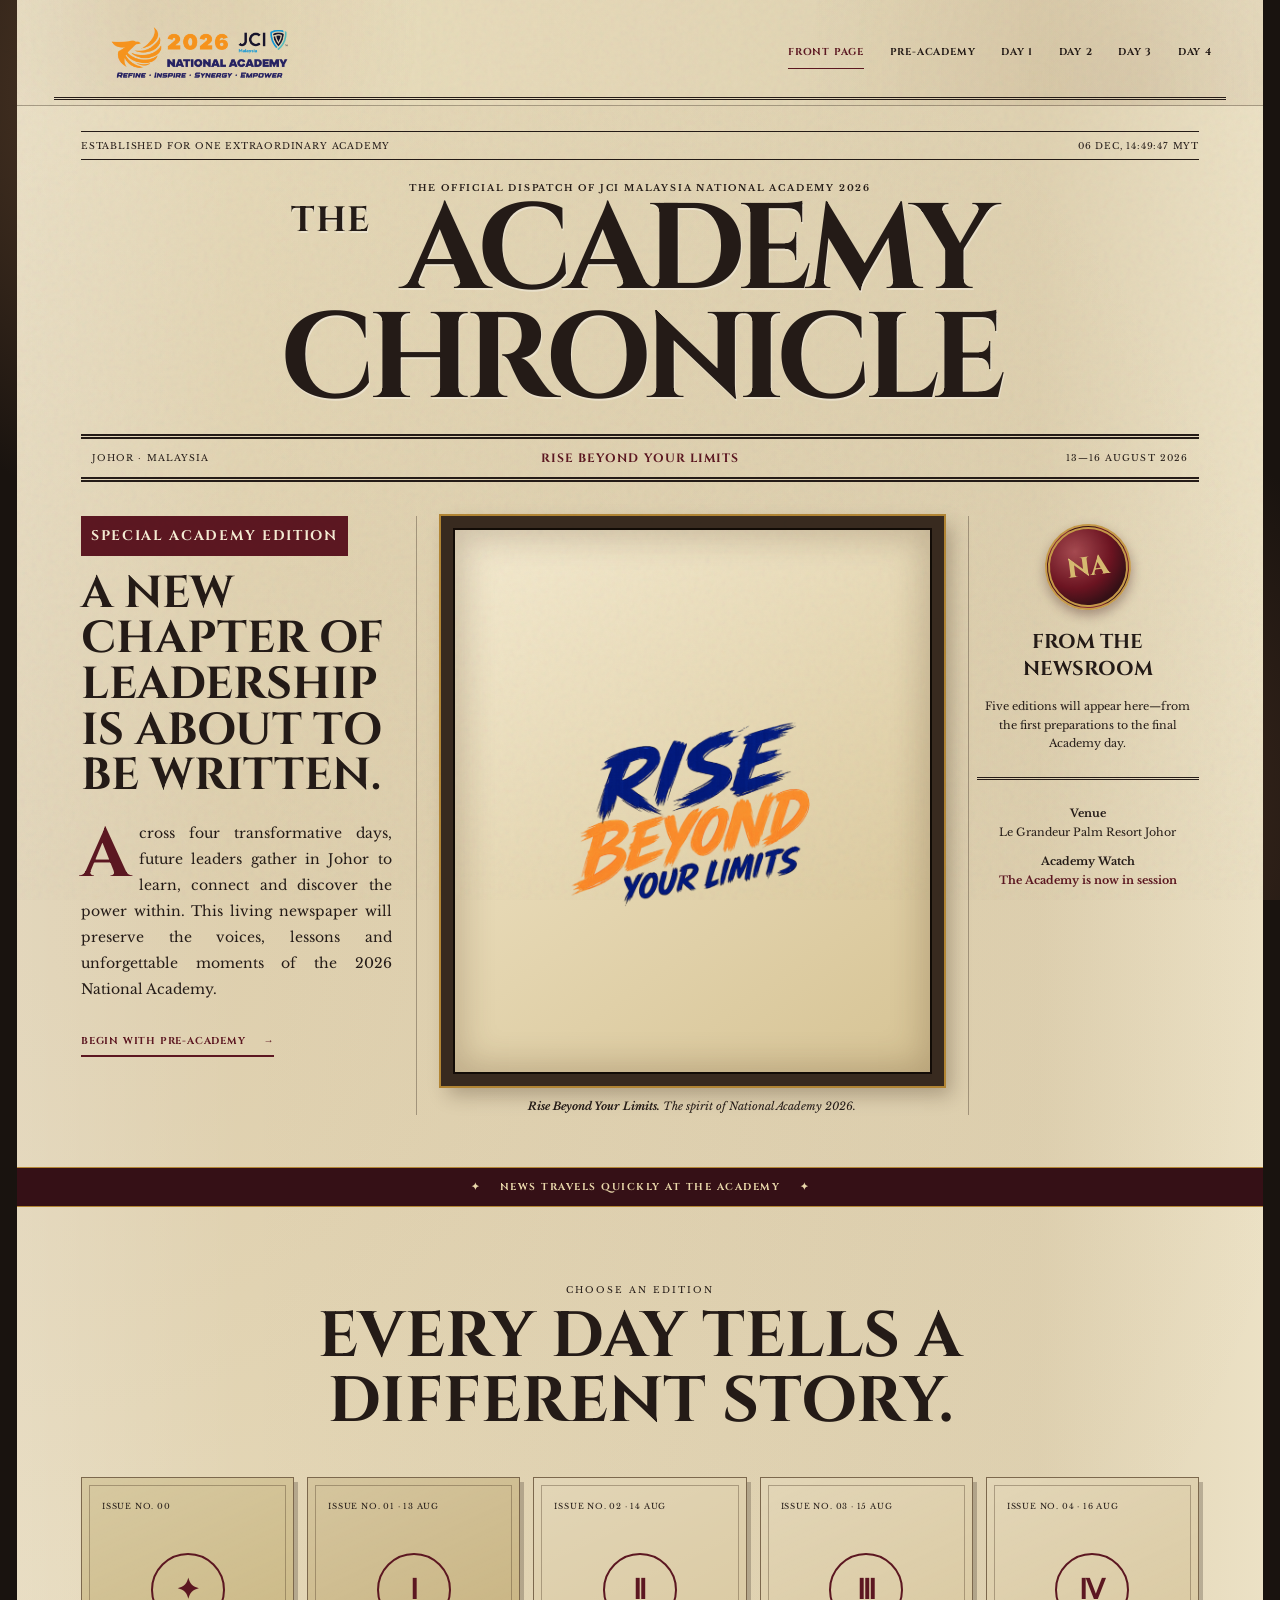
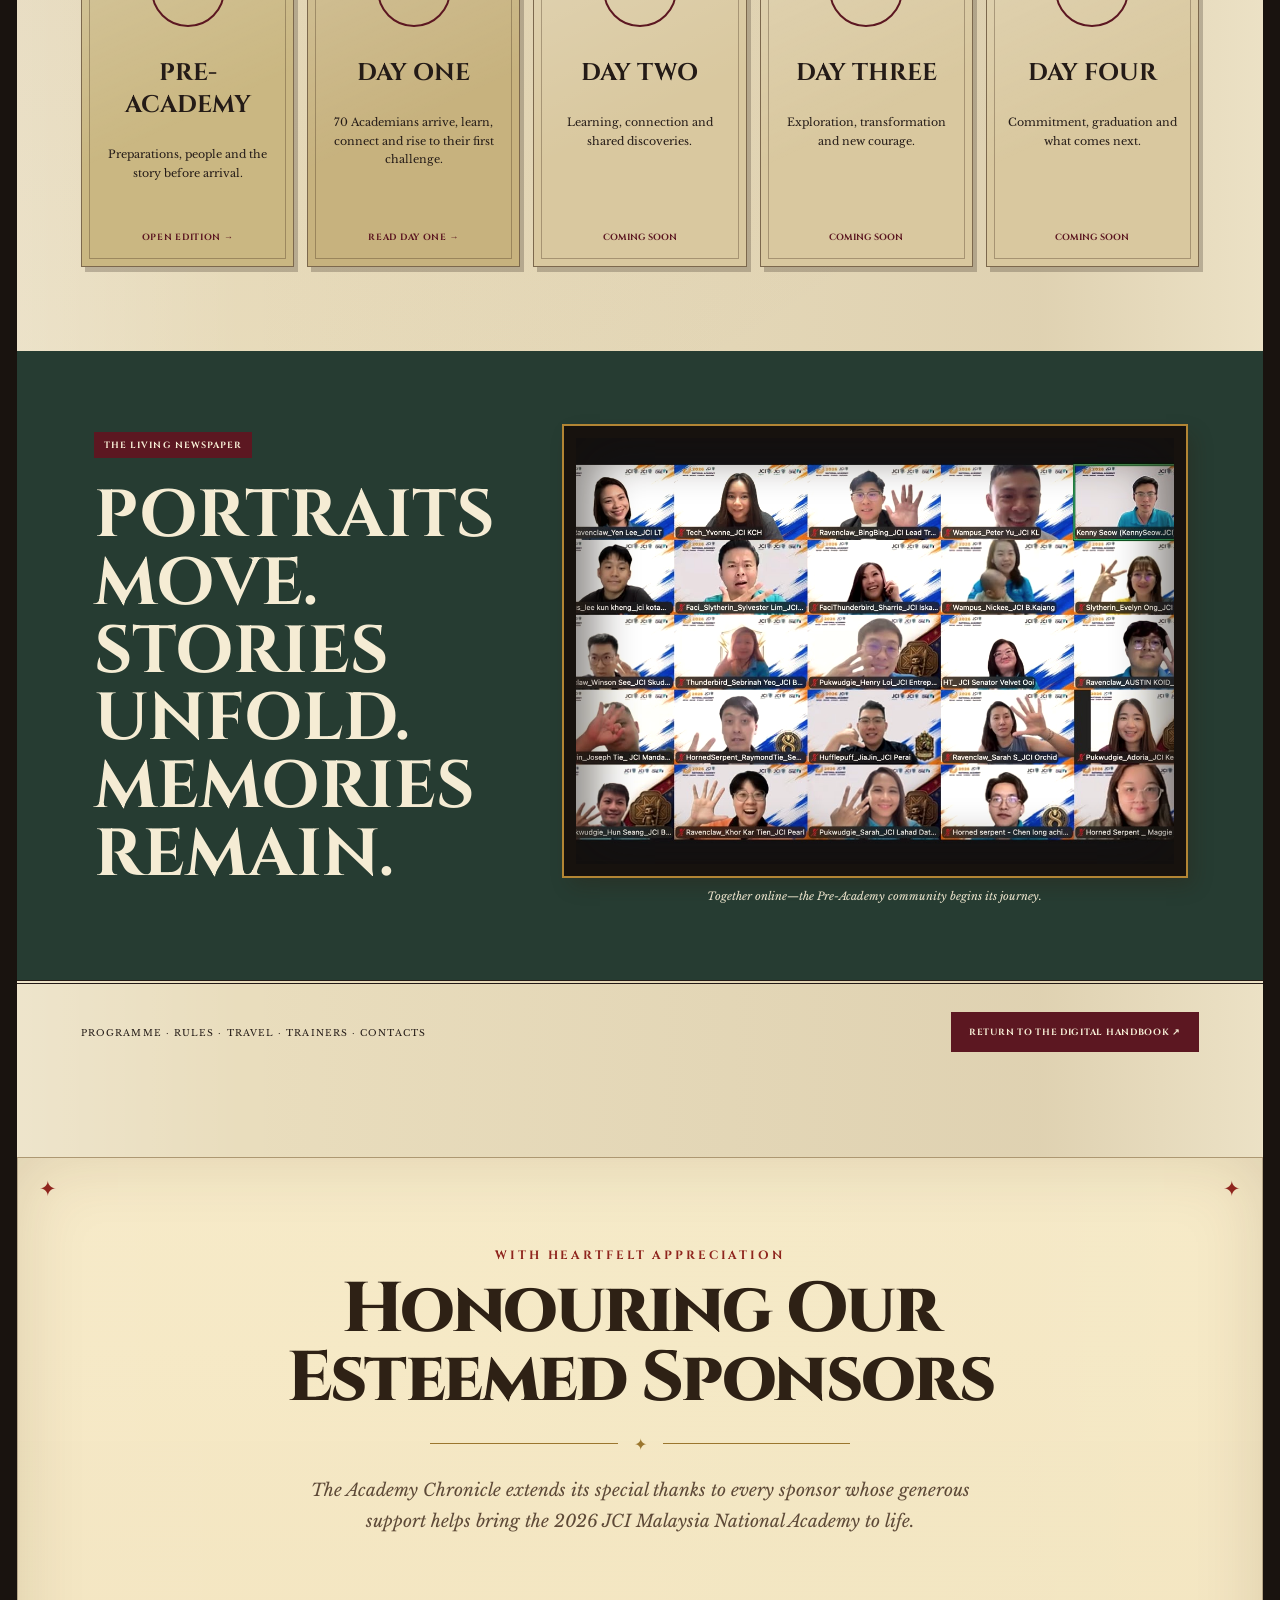
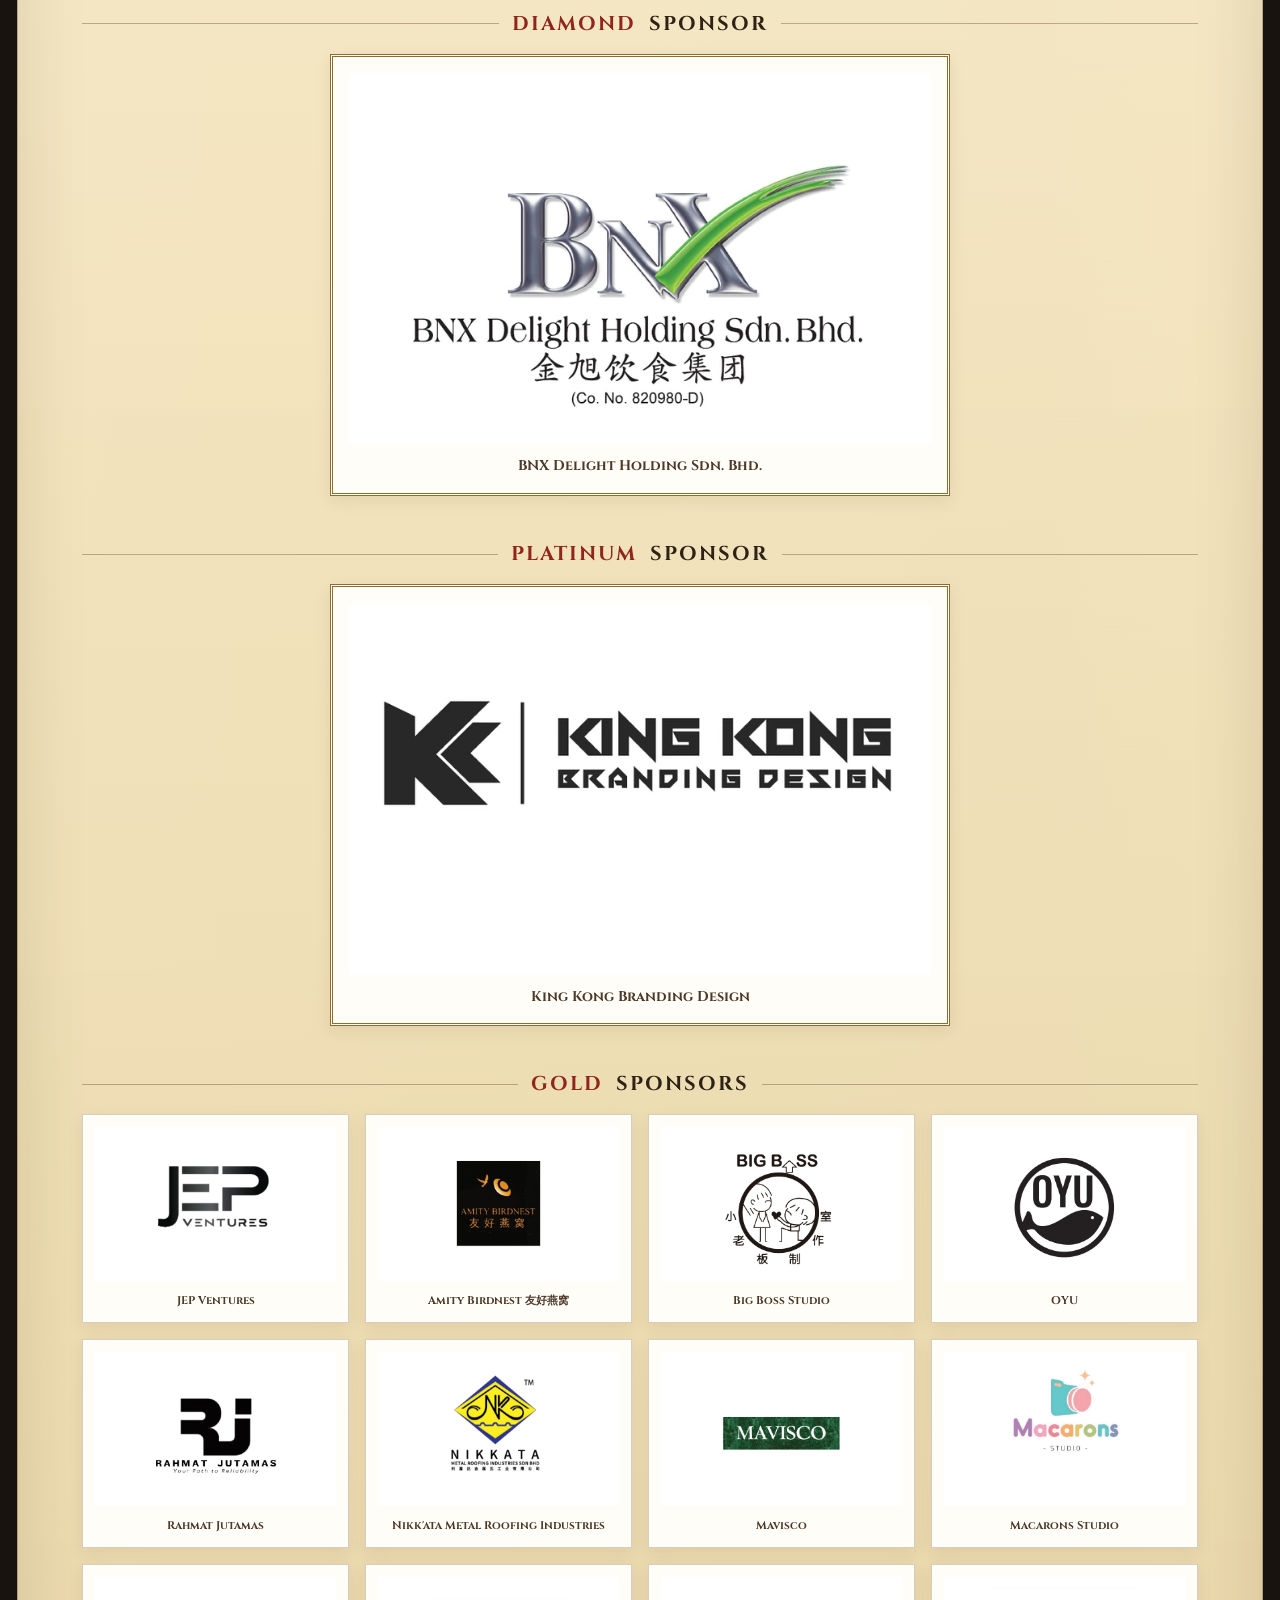
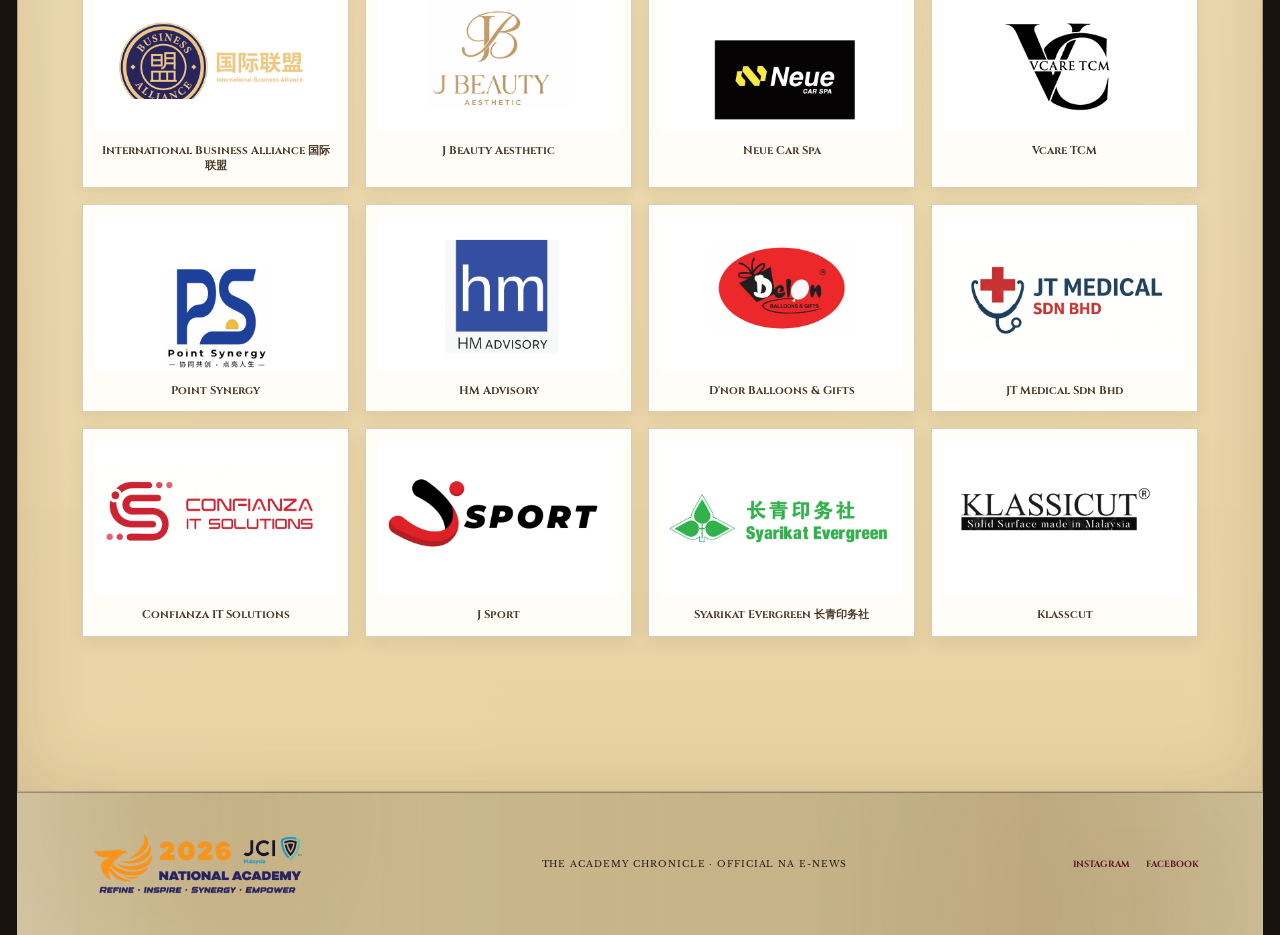
==== index.html @ 83964d66 "Update National Academy website" ====
<!doctype html>
<html lang="en">
<head>
  <meta charset="utf-8">
  <meta name="viewport" content="width=device-width, initial-scale=1">
  <meta name="description" content="The enchanted newsroom of the 2026 JCI Malaysia National Academy.">
  <title>The Academy Chronicle | NA E-News 2026</title>
  <link rel="preconnect" href="https://fonts.googleapis.com">
  <link rel="preconnect" href="https://fonts.gstatic.com" crossorigin>
  <link href="https://fonts.googleapis.com/css2?family=Cinzel:wght@500;600;700;800;900&amp;family=Libre+Baskerville:ital,wght@0,400;0,700;1,400&amp;display=swap" rel="stylesheet">
  <link rel="stylesheet" href="styles.css?v=2">
  <link rel="stylesheet" href="day-1.css?v=1">
  <link rel="stylesheet" href="sponsors.css?v=1">
</head>
<body class="home-page">
  <div class="grain" aria-hidden="true"></div>
  <header class="paper-header">
    <a class="academy-brand" href="index.html"><img src="assets/na2026-lockup.png" alt="JCI Malaysia National Academy 2026"></a>
    <button class="menu-toggle" type="button" aria-expanded="false" aria-controls="siteNav">Editions</button>
    <nav id="siteNav" aria-label="E-News editions">
      <a class="active" href="index.html">Front Page</a>
      <a href="pre-academy.html">Pre-Academy</a>
      <a href="day-1.html">Day 1</a>
      <a href="day-2.html">Day 2</a>
      <a href="day-3.html">Day 3</a>
      <a href="day-4.html">Day 4</a>
    </nav>
  </header>

  <main>
    <section class="masthead" aria-labelledby="chronicle-title">
      <div class="masthead-rule"><span>Established for one extraordinary Academy</span><time id="liveClock">Malaysia Time</time></div>
      <p class="edition-kicker">The Official Dispatch of JCI Malaysia National Academy 2026</p>
      <h1 id="chronicle-title"><span>The</span> Academy Chronicle</h1>
      <div class="masthead-meta"><span>Johor · Malaysia</span><b>Rise Beyond Your Limits</b><span>13—16 August 2026</span></div>
    </section>

    <section class="front-story">
      <article class="front-copy">
        <p class="story-label">Special Academy Edition</p>
        <h2>A new chapter of leadership is about to be written.</h2>
        <p class="dropcap">Across four transformative days, future leaders gather in Johor to learn, connect and discover the power within. This living newspaper will preserve the voices, lessons and unforgettable moments of the 2026 National Academy.</p>
        <a class="ink-link" href="pre-academy.html">Begin with Pre-Academy <span>→</span></a>
      </article>
      <figure class="moving-portrait hero-portrait logo-portrait">
        <div class="portrait-window"><img src="assets/rise-beyond-logo.png" alt="Rise Beyond Your Limits"></div>
        <figcaption><b>Rise Beyond Your Limits.</b> The spirit of National Academy 2026.</figcaption>
      </figure>
      <aside class="front-aside">
        <span class="wax-seal" aria-hidden="true">NA</span>
        <h3>From the Newsroom</h3>
        <p>Five editions will appear here—from the first preparations to the final Academy day.</p>
        <hr>
        <p><b>Venue</b><br>Le Grandeur Palm Resort Johor</p>
        <p><b>Academy Watch</b><br><span class="countdown" data-countdown="2026-08-13T11:00:00+08:00">Preparing the hourglass…</span></p>
      </aside>
    </section>

    <div class="flying-note" aria-hidden="true"><span>✦</span> News travels quickly at the Academy <span>✦</span></div>

    <section class="edition-shelf" aria-labelledby="edition-title">
      <div class="section-banner"><p>Choose an edition</p><h2 id="edition-title">Every day tells a different story.</h2></div>
      <div class="edition-grid">
        <a class="edition-card pre" href="pre-academy.html"><small>Issue No. 00</small><span class="card-symbol">✦</span><h3>Pre-Academy</h3><p>Preparations, people and the story before arrival.</p><b>Open Edition →</b></a>
        <a class="edition-card published" href="day-1.html"><small>Issue No. 01 · 13 Aug</small><span class="card-symbol">Ⅰ</span><h3>Day One</h3><p>70 Academians arrive, learn, connect and rise to their first challenge.</p><b>Read Day One →</b></a>
        <a class="edition-card" href="day-2.html"><small>Issue No. 02 · 14 Aug</small><span class="card-symbol">Ⅱ</span><h3>Day Two</h3><p>Learning, connection and shared discoveries.</p><b>Open Edition →</b></a>
        <a class="edition-card" href="day-3.html"><small>Issue No. 03 · 15 Aug</small><span class="card-symbol">Ⅲ</span><h3>Day Three</h3><p>Exploration, transformation and new courage.</p><b>Open Edition →</b></a>
        <a class="edition-card" href="day-4.html"><small>Issue No. 04 · 16 Aug</small><span class="card-symbol">Ⅳ</span><h3>Day Four</h3><p>Commitment, graduation and what comes next.</p><b>Open Edition →</b></a>
      </div>
    </section>

    <section class="whisper-wall">
      <div><p class="story-label">The Living Newspaper</p><h2>Portraits move.<br>Stories unfold.<br>Memories remain.</h2></div>
      <figure class="moving-portrait online-portrait"><div class="portrait-window"><img src="assets/pre-academy-online.jpeg" alt="National Academy team meeting online during Pre-Academy"></div><figcaption>Together online—the Pre-Academy community begins its journey.</figcaption></figure>
    </section>

    <section class="handbook-ribbon">
      <p>Programme · Rules · Travel · Trainers · Contacts</p>
      <a href="https://jci-national-academy-2026-demo.netlify.app/" target="_blank" rel="noopener">Return to the Digital Handbook ↗</a>
    </section>

    <section class="chronicle-sponsors" id="patrons" aria-labelledby="patrons-title">
      <header class="patrons-heading">
        <p>With Heartfelt Appreciation</p>
        <h2 id="patrons-title">Honouring Our Esteemed Sponsors</h2>
        <div class="patrons-rule" aria-hidden="true"><span>✦</span></div>
        <p class="patrons-intro">The Academy Chronicle extends its special thanks to every sponsor whose generous support helps bring the 2026 JCI Malaysia National Academy to life.</p>
      </header>

      <div class="patron-tier patron-featured">
        <h3><span>Diamond</span> Sponsor</h3>
        <div class="patron-feature-grid"><figure><img src="assets/sponsors/diamond-bnx-delight.webp" alt="BNX Delight Holding Sdn. Bhd. logo" loading="lazy"><figcaption>BNX Delight Holding Sdn. Bhd.</figcaption></figure></div>
      </div>

      <div class="patron-tier patron-featured">
        <h3><span>Platinum</span> Sponsor</h3>
        <div class="patron-feature-grid"><figure><img src="assets/sponsors/platinum-king-kong.webp" alt="King Kong Branding Design logo" loading="lazy"><figcaption>King Kong Branding Design</figcaption></figure></div>
      </div>

      <div class="patron-tier">
        <h3><span>Gold</span> Sponsors</h3>
        <div class="patron-grid">
          <figure><img src="assets/sponsors/gold-jep-ventures.webp" alt="JEP Ventures logo" loading="lazy"><figcaption>JEP Ventures</figcaption></figure>
          <figure><img src="assets/sponsors/gold-amity-birdnest.webp" alt="Amity Birdnest logo" loading="lazy"><figcaption>Amity Birdnest 友好燕窝</figcaption></figure>
          <figure><img src="assets/sponsors/gold-big-boss-studio.webp" alt="Big Boss Studio logo" loading="lazy"><figcaption>Big Boss Studio</figcaption></figure>
          <figure><img src="assets/sponsors/gold-oyu.webp" alt="OYU logo" loading="lazy"><figcaption>OYU</figcaption></figure>
          <figure><img src="assets/sponsors/gold-rahmat-jutamas.webp" alt="Rahmat Jutamas logo" loading="lazy"><figcaption>Rahmat Jutamas</figcaption></figure>
          <figure><img src="assets/sponsors/gold-nikkata.webp" alt="Nikk'ata Metal Roofing Industries logo" loading="lazy"><figcaption>Nikk'ata Metal Roofing Industries</figcaption></figure>
          <figure><img src="assets/sponsors/gold-mavisco.webp" alt="Mavisco logo" loading="lazy"><figcaption>Mavisco</figcaption></figure>
          <figure><img src="assets/sponsors/gold-macarons-studio.webp" alt="Macarons Studio logo" loading="lazy"><figcaption>Macarons Studio</figcaption></figure>
          <figure><img src="assets/sponsors/gold-business-alliance.webp" alt="International Business Alliance logo" loading="lazy"><figcaption>International Business Alliance 国际联盟</figcaption></figure>
          <figure><img src="assets/sponsors/gold-j-beauty.webp" alt="J Beauty Aesthetic logo" loading="lazy"><figcaption>J Beauty Aesthetic</figcaption></figure>
          <figure><img src="assets/sponsors/gold-neue-car-spa.webp" alt="Neue Car Spa logo" loading="lazy"><figcaption>Neue Car Spa</figcaption></figure>
          <figure><img src="assets/sponsors/gold-vcare-tcm.webp" alt="Vcare TCM logo" loading="lazy"><figcaption>Vcare TCM</figcaption></figure>
          <figure><img src="assets/sponsors/gold-point-synergy.webp" alt="Point Synergy logo" loading="lazy"><figcaption>Point Synergy</figcaption></figure>
          <figure><img src="assets/sponsors/gold-hm-advisory.webp" alt="HM Advisory logo" loading="lazy"><figcaption>HM Advisory</figcaption></figure>
          <figure><img src="assets/sponsors/gold-dnor-balloons.webp" alt="D'nor Balloons and Gifts logo" loading="lazy"><figcaption>D'nor Balloons &amp; Gifts</figcaption></figure>
          <figure><img src="assets/sponsors/gold-jt-medical.webp" alt="JT Medical Sdn Bhd logo" loading="lazy"><figcaption>JT Medical Sdn Bhd</figcaption></figure>
          <figure><img src="assets/sponsors/gold-confianza-it.webp" alt="Confianza IT Solutions logo" loading="lazy"><figcaption>Confianza IT Solutions</figcaption></figure>
          <figure><img src="assets/sponsors/gold-j-sport.webp" alt="J Sport logo" loading="lazy"><figcaption>J Sport</figcaption></figure>
          <figure><img src="assets/sponsors/gold-syarikat-evergreen.webp" alt="Syarikat Evergreen logo" loading="lazy"><figcaption>Syarikat Evergreen 长青印务社</figcaption></figure>
          <figure><img src="assets/sponsors/gold-klasscut.webp" alt="Klasscut logo" loading="lazy"><figcaption>Klasscut</figcaption></figure>
        </div>
      </div>
    </section>
  </main>

  <footer class="paper-footer"><img src="assets/na2026-lockup.png" alt="RISE 2026 National Academy"><p>The Academy Chronicle · Official NA E-News</p><div><a href="https://www.instagram.com/jciskudaibaru" target="_blank" rel="noopener">Instagram</a><a href="https://web.facebook.com/jciskudaibaru" target="_blank" rel="noopener">Facebook</a></div></footer>
  <script src="script.js?v=2"></script>
</body>
</html>
---- styles.css ----
:root{--paper:#e9ddbd;--paper-light:#f5ecd4;--paper-dark:#cdbb91;--ink:#241b17;--faded:#6d5b49;--wine:#5c1721;--wine2:#351016;--gold:#b28534;--green:#263c32;--line:rgba(49,35,25,.35);--display:"Cinzel",Georgia,serif;--body:"Libre Baskerville",Georgia,serif}*{box-sizing:border-box}html{scroll-behavior:smooth}body{margin:0;background:#19130f;color:var(--ink);font-family:var(--body);overflow-x:hidden}body:before{content:"";position:fixed;inset:0;z-index:-2;background:radial-gradient(circle at 20% 10%,#65472f 0,transparent 35%),radial-gradient(circle at 80% 90%,#4a3123 0,transparent 32%),#19130f}.grain{position:fixed;inset:0;pointer-events:none;z-index:20;opacity:.18;mix-blend-mode:multiply;background-image:url("data:image/svg+xml,%3Csvg viewBox='0 0 180 180' xmlns='http://www.w3.org/2000/svg'%3E%3Cfilter id='n'%3E%3CfeTurbulence type='fractalNoise' baseFrequency='.9' numOctaves='4' stitchTiles='stitch'/%3E%3C/filter%3E%3Crect width='100%25' height='100%25' filter='url(%23n)' opacity='.32'/%3E%3C/svg%3E")}.paper-header,main,.paper-footer{width:min(1450px,calc(100% - 34px));margin-inline:auto;background-color:var(--paper);background-image:radial-gradient(circle at 10% 15%,rgba(119,77,31,.1),transparent 25%),radial-gradient(circle at 90% 80%,rgba(96,54,20,.09),transparent 30%),linear-gradient(90deg,rgba(255,255,255,.22),transparent 18%,rgba(108,76,42,.08) 82%,rgba(255,255,255,.12))}a{color:inherit;text-decoration:none}img{display:block;max-width:100%}.paper-header{min-height:106px;padding:15px clamp(18px,4vw,60px);display:flex;align-items:center;justify-content:space-between;border-bottom:1px solid var(--line);position:relative;z-index:10}.paper-header:after{content:"";position:absolute;left:3%;right:3%;bottom:5px;border-bottom:3px double var(--ink)}.academy-brand{width:265px}.academy-brand img{width:100%;max-height:70px;object-fit:contain}.paper-header nav{display:flex;align-items:center;gap:clamp(11px,2vw,28px);font-family:var(--display);font-size:10px;font-weight:700;letter-spacing:.08em;text-transform:uppercase}.paper-header nav a{padding:9px 0;border-bottom:1px solid transparent}.paper-header nav a:hover,.paper-header nav a.active{color:var(--wine);border-color:var(--wine)}.menu-toggle{display:none;background:var(--wine2);color:var(--paper-light);border:1px solid var(--gold);padding:12px 14px;font:700 10px var(--display);letter-spacing:.08em;text-transform:uppercase}main{min-height:80vh}.masthead{padding:25px clamp(20px,5vw,72px) 0;text-align:center}.masthead-rule{display:flex;justify-content:space-between;gap:20px;padding:8px 0;border-block:1px solid var(--ink);font-size:9px;letter-spacing:.09em;text-transform:uppercase}.masthead-rule time{font-variant-numeric:tabular-nums}.edition-kicker{margin:22px 0 4px;font-size:9px;font-weight:700;letter-spacing:.2em;text-transform:uppercase}.masthead h1{margin:0;font-family:var(--display);font-size:clamp(58px,9.5vw,148px);line-height:.9;letter-spacing:-.06em;text-transform:uppercase;text-shadow:1px 2px 0 rgba(255,255,255,.35)}.masthead h1 span{display:inline-block;font-size:.29em;letter-spacing:.04em;vertical-align:top;margin:8px 8px 0 0}.masthead-meta{display:grid;grid-template-columns:1fr auto 1fr;align-items:center;gap:18px;margin-top:18px;padding:11px;border-block:5px double var(--ink);font-size:9px;letter-spacing:.12em;text-transform:uppercase}.masthead-meta span:last-child{text-align:right}.masthead-meta span:first-child{text-align:left}.masthead-meta b{color:var(--wine);font-family:var(--display);font-size:12px}.front-story{display:grid;grid-template-columns:.9fr 1.35fr .62fr;gap:24px;padding:34px clamp(20px,5vw,72px) 52px}.front-copy{border-right:1px solid var(--line);padding-right:24px}.story-label{display:inline-block;margin:0 0 15px;padding:7px 10px;background:var(--wine);color:var(--paper-light);font:700 9px var(--display);letter-spacing:.12em;text-transform:uppercase}.front-copy h2,.section-banner h2,.whisper-wall h2,.article-title h1,.news-story h2{font-family:var(--display);text-transform:uppercase;line-height:1.02}.front-copy h2{font-size:clamp(32px,3.5vw,56px);margin:0 0 22px}.front-copy p{font-size:14px;line-height:1.85;text-align:justify}.dropcap:first-letter{float:left;font:700 69px/.72 var(--display);color:var(--wine);padding:10px 9px 0 0}.ink-link{display:inline-flex;gap:18px;align-items:center;margin-top:18px;padding-bottom:7px;border-bottom:2px solid var(--wine);color:var(--wine);font:700 10px var(--display);letter-spacing:.08em;text-transform:uppercase}.moving-portrait{margin:0}.portrait-window{position:relative;overflow:hidden;border:12px solid #382a1f;outline:2px solid var(--gold);box-shadow:inset 0 0 0 2px #080604,7px 9px 18px rgba(45,28,13,.28);background:#15110d}.portrait-window:after{content:"";position:absolute;inset:0;box-shadow:inset 0 0 42px 20px rgba(21,14,8,.48);pointer-events:none}.portrait-window img{width:100%;height:100%;object-fit:cover;filter:sepia(.32) contrast(1.08) saturate(.78);animation:portraitDrift 14s ease-in-out infinite alternate}.hero-portrait .portrait-window{height:570px}.moving-portrait figcaption{padding:12px 6px 0;font-size:11px;line-height:1.55;font-style:italic;text-align:center}.front-aside{padding-left:8px;border-left:1px solid var(--line);text-align:center}.front-aside h3{font:700 20px var(--display);text-transform:uppercase;margin:18px 0 15px}.front-aside p{font-size:11px;line-height:1.7}.front-aside hr{border:0;border-top:3px double var(--ink);margin:24px 0}.wax-seal{width:86px;height:86px;margin:8px auto 0;display:grid;place-items:center;border-radius:50%;background:radial-gradient(circle at 35% 28%,#a64a50,#6c1421 50%,#351016 75%);color:#d7bb70;border:5px double #c69a49;box-shadow:0 5px 12px rgba(51,12,17,.35);font:800 27px var(--display);transform:rotate(-7deg)}.countdown{color:var(--wine);font-weight:700}.flying-note{padding:12px 25px;background:var(--wine2);color:#e9d7aa;border-block:1px solid var(--gold);font:700 10px var(--display);letter-spacing:.15em;text-align:center;text-transform:uppercase;white-space:nowrap;overflow:hidden}.flying-note span{display:inline-block;margin:0 15px;animation:sparkle 2s ease-in-out infinite}.edition-shelf{padding:68px clamp(20px,5vw,72px) 84px}.section-banner{text-align:center;max-width:830px;margin:0 auto 42px}.section-banner p{font-size:9px;letter-spacing:.22em;text-transform:uppercase}.section-banner h2{font-size:clamp(35px,5vw,68px);margin:10px 0}.edition-grid{display:grid;grid-template-columns:repeat(5,1fr);gap:13px}.edition-card{min-height:390px;padding:23px 20px;display:flex;flex-direction:column;position:relative;border:1px solid #7c684d;background:linear-gradient(155deg,rgba(255,255,255,.25),transparent 60%),#d9c89f;box-shadow:4px 5px 0 rgba(43,30,20,.25);transition:transform .3s ease,background-color .3s ease}.edition-card:before{content:"";position:absolute;inset:7px;border:1px solid rgba(70,49,31,.35);pointer-events:none}.edition-card:hover{transform:translateY(-8px) rotate(-.5deg);background-color:#eadbb7}.edition-card.pre{background-color:#cab782}.edition-card small{font-size:8px;letter-spacing:.1em;text-transform:uppercase}.card-symbol{display:grid;place-items:center;width:74px;height:74px;margin:42px auto 30px;border:2px solid var(--wine);border-radius:50%;font:700 28px var(--display);color:var(--wine)}.edition-card h3{font:700 24px var(--display);text-transform:uppercase;margin:0 0 13px;text-align:center}.edition-card p{font-size:11px;line-height:1.65;text-align:center}.edition-card b{margin-top:auto;padding-top:20px;color:var(--wine);font:700 9px var(--display);letter-spacing:.08em;text-align:center;text-transform:uppercase}.whisper-wall{display:grid;grid-template-columns:.8fr 1.2fr;gap:55px;align-items:center;padding:75px clamp(20px,6vw,95px);background:var(--green);color:var(--paper-light)}.whisper-wall h2{font-size:clamp(40px,5.2vw,74px);margin:10px 0}.whisper-wall .portrait-window{height:450px;border-color:#17120e}.handbook-ribbon{display:flex;justify-content:space-between;gap:25px;align-items:center;padding:28px clamp(20px,5vw,72px);border-top:4px double var(--ink)}.handbook-ribbon p{font-size:9px;letter-spacing:.12em;text-transform:uppercase}.handbook-ribbon a{padding:14px 18px;background:var(--wine);color:var(--paper-light);font:700 9px var(--display);letter-spacing:.08em;text-transform:uppercase}.paper-footer{padding:30px clamp(20px,5vw,72px);display:grid;grid-template-columns:235px 1fr auto;gap:30px;align-items:center;border-top:1px solid var(--line);background-color:#cbb98d}.paper-footer img{width:235px}.paper-footer p{font-size:9px;letter-spacing:.1em;text-align:center;text-transform:uppercase}.paper-footer div{display:flex;gap:16px}.paper-footer a{font:700 9px var(--display);text-transform:uppercase;color:var(--wine)}

/* Edition pages */
.edition-page main{padding-bottom:65px}.edition-page .masthead{padding-bottom:18px}.edition-page .masthead h1{font-size:clamp(54px,8vw,115px)}.edition-page .masthead h1 span{display:block;font-size:.18em;margin:0 0 8px}.article-title{padding:48px clamp(20px,6vw,90px) 35px;display:grid;grid-template-columns:1fr auto;gap:35px;align-items:end;border-bottom:4px double var(--ink)}.article-title .issue-number{font:800 clamp(68px,10vw,145px)/.75 var(--display);color:rgba(92,23,33,.18)}.article-title h1{font-size:clamp(44px,6.5vw,92px);margin:10px 0}.article-title>div>p:last-child{max-width:720px;font-size:14px;line-height:1.7}.article-layout{display:grid;grid-template-columns:minmax(0,1.6fr) minmax(230px,.55fr);gap:36px;padding:38px clamp(20px,6vw,90px)}.news-story{columns:2;column-gap:36px;column-rule:1px solid var(--line)}.news-story h2,.news-story .story-label,.news-story figure{column-span:all}.news-story h2{font-size:clamp(30px,4vw,55px);margin:0 0 22px}.news-story p{font-size:13px;line-height:1.85;text-align:justify;margin-top:0}.news-story figure{margin:22px 0 28px}.news-story .portrait-window{height:450px}.news-sidebar{border-left:1px solid var(--line);padding-left:28px}.news-sidebar section{padding:0 0 26px;margin-bottom:26px;border-bottom:3px double var(--ink)}.news-sidebar h3{font:700 17px var(--display);text-transform:uppercase;margin:0 0 13px}.news-sidebar p,.news-sidebar li{font-size:11px;line-height:1.7}.news-sidebar ul{padding-left:18px}.placeholder-note{padding:18px;background:rgba(92,23,33,.08);border:1px dashed var(--wine);color:var(--wine);font-size:11px!important}.story-gallery{display:grid;grid-template-columns:1fr 1fr;gap:18px;column-span:all;margin:26px 0}.story-gallery .portrait-window{height:320px}.next-edition{margin:30px clamp(20px,6vw,90px) 0;padding:28px;border-block:4px double var(--ink);display:flex;justify-content:space-between;align-items:center;gap:20px}.next-edition span{font:700 10px var(--display);letter-spacing:.12em;text-transform:uppercase}.next-edition a{font:700 16px var(--display);color:var(--wine);text-transform:uppercase}
@keyframes portraitDrift{0%{transform:scale(1.03) translate3d(-.5%,0,0)}50%{transform:scale(1.09) translate3d(1%,-1.2%,0)}100%{transform:scale(1.05) translate3d(-1%,.6%,0)}}@keyframes sparkle{0%,100%{opacity:.4;transform:scale(.8) rotate(0)}50%{opacity:1;transform:scale(1.35) rotate(90deg)}}
@media(max-width:1100px){.paper-header nav{gap:13px;font-size:8px}.front-story{grid-template-columns:1fr 1.2fr}.front-aside{grid-column:1/-1;display:grid;grid-template-columns:auto 1fr 1fr;align-items:center;gap:22px;text-align:left;border:0;border-top:3px double var(--ink);padding-top:24px}.front-aside hr{display:none}.wax-seal{margin:0}.edition-grid{grid-template-columns:repeat(3,1fr)}.edition-grid .edition-card:nth-child(4),.edition-grid .edition-card:nth-child(5){min-height:330px}.article-layout{grid-template-columns:1fr}.news-sidebar{border-left:0;border-top:4px double var(--ink);padding:30px 0 0;display:grid;grid-template-columns:1fr 1fr;gap:24px}.news-sidebar section{margin:0}}
@media(max-width:760px){.paper-header,main,.paper-footer{width:100%}.paper-header{min-height:82px;padding:10px 16px}.academy-brand{width:205px}.menu-toggle{display:block}.paper-header nav{display:none;position:absolute;top:81px;left:0;right:0;padding:18px;background:var(--paper-light);border-bottom:4px double var(--ink);grid-template-columns:1fr 1fr;gap:0;box-shadow:0 12px 30px rgba(0,0,0,.25)}.paper-header nav.open{display:grid}.paper-header nav a{padding:12px;text-align:center}.masthead{padding-inline:18px}.masthead-rule span{display:none}.masthead-rule{justify-content:center}.masthead h1{font-size:clamp(50px,15vw,84px);line-height:.92}.masthead h1 span{display:block;font-size:.24em;margin:0}.masthead-meta{grid-template-columns:1fr;text-align:center}.masthead-meta span,.masthead-meta span:first-child,.masthead-meta span:last-child{text-align:center}.front-story{grid-template-columns:1fr;padding:28px 18px 42px}.front-copy{border-right:0;border-bottom:1px solid var(--line);padding:0 0 28px}.hero-portrait .portrait-window{height:430px}.front-aside{grid-column:auto;display:block;text-align:center}.wax-seal{margin:auto}.edition-shelf{padding:55px 18px 65px}.edition-grid{grid-template-columns:1fr 1fr}.edition-card{min-height:335px}.whisper-wall{grid-template-columns:1fr;padding:58px 18px;gap:28px}.whisper-wall .portrait-window{height:320px}.handbook-ribbon{display:block;padding:26px 18px}.handbook-ribbon a{display:block;margin-top:18px;text-align:center}.paper-footer{display:block;padding:30px 18px;text-align:center}.paper-footer img{margin:auto}.paper-footer div{justify-content:center;margin-top:20px}.article-title{grid-template-columns:1fr;padding:38px 18px 25px}.article-title .issue-number{display:none}.article-layout{padding:32px 18px}.news-story{columns:1}.news-story .portrait-window{height:330px}.story-gallery{grid-template-columns:1fr}.news-sidebar{grid-template-columns:1fr}.next-edition{margin-inline:18px;padding:24px 0;align-items:flex-start;flex-direction:column}}
@media(max-width:470px){.academy-brand{width:175px}.menu-toggle{padding:10px;font-size:8px}.masthead h1{font-size:49px}.edition-kicker{font-size:7px}.front-copy h2{font-size:34px}.hero-portrait .portrait-window{height:310px;border-width:9px}.edition-grid{grid-template-columns:1fr}.edition-card,.edition-grid .edition-card:nth-child(4),.edition-grid .edition-card:nth-child(5){min-height:305px}.card-symbol{margin:28px auto 20px}.front-aside{grid-template-columns:1fr}.whisper-wall .portrait-window{height:250px}.article-title h1{font-size:39px}.news-story .portrait-window{height:250px}.story-gallery .portrait-window{height:240px}}
@media(prefers-reduced-motion:reduce){html{scroll-behavior:auto}.portrait-window img,.flying-note span{animation:none!important}}
.logo-portrait .portrait-window{background:linear-gradient(145deg,#f4ead0,#d6c394)}.logo-portrait .portrait-window:after{box-shadow:inset 0 0 32px 10px rgba(74,47,23,.22)}.logo-portrait .portrait-window img{object-fit:contain;padding:0;filter:none;animation:logoFloat 7s ease-in-out infinite alternate}.online-portrait .portrait-window img{filter:sepia(.12) contrast(1.04) saturate(.92)}@keyframes logoFloat{from{transform:scale(1.48) rotate(-1deg)}to{transform:scale(1.6) rotate(1deg)}}
.pre-academy-page .article-title{background:linear-gradient(90deg,rgba(92,23,33,.08),transparent 68%)}.pre-academy-page .news-story{columns:1}.pre-academy-page .news-story>p:not(.story-label):not(.placeholder-note){max-width:920px;margin-inline:auto}.lead-online-photo{margin-bottom:32px}.lead-online-photo .portrait-window{height:auto;aspect-ratio:1280/791}.magic-quote{column-span:all;margin:38px 0;padding:28px clamp(20px,5vw,50px);display:grid;grid-template-columns:auto 1fr auto;gap:20px;align-items:center;border-block:4px double var(--ink);color:var(--wine);text-align:center}.magic-quote p{margin:0!important;font:italic 700 clamp(18px,2.2vw,29px)/1.55 var(--body)!important;text-align:center!important}.magic-quote span{font-size:18px}.pre-gallery{display:grid;grid-template-columns:1fr 1fr;gap:20px;margin:34px 0 48px}.pre-gallery .portrait-window{height:auto;aspect-ratio:1280/791}.dispatch-pair{display:grid;grid-template-columns:.72fr 1.28fr;gap:22px;margin:34px 0 48px;align-items:stretch}.dispatch-pair figure{display:flex;flex-direction:column}.dispatch-pair .portrait-window{height:420px}.dispatch-pair .jason-screen .portrait-window img{object-position:center 35%}.dispatch-pair figcaption{margin-top:auto}.number-box{padding:24px 18px!important;background:rgba(92,23,33,.09);border:1px solid var(--wine)!important;text-align:center}.number-box strong{display:block;font:800 clamp(72px,7vw,105px)/.9 var(--display);color:var(--wine)}.number-box h3{margin-top:12px}.pre-academy-page .news-story>.story-label:not(:first-child){margin-top:42px}@media(max-width:760px){.pre-gallery,.dispatch-pair{grid-template-columns:1fr}.dispatch-pair .portrait-window{height:330px}.dispatch-pair .jason-screen .portrait-window{height:520px}.magic-quote{grid-template-columns:1fr}.magic-quote span{display:none}}@media(max-width:470px){.dispatch-pair .portrait-window{height:250px}.dispatch-pair .jason-screen .portrait-window{height:430px}.magic-quote{padding-inline:8px}}
.edition-card:not(.pre)>b{font-size:0}.edition-card:not(.pre)>b:after{content:"Coming Soon";font-size:9px}.coming-page .article-layout,.coming-page .next-edition{display:none}.coming-edition{min-height:570px;padding:90px clamp(20px,7vw,110px);display:flex;flex-direction:column;align-items:center;justify-content:center;text-align:center;background:radial-gradient(circle at center,rgba(178,133,52,.17),transparent 52%),linear-gradient(135deg,rgba(92,23,33,.06),transparent 58%);border-bottom:4px double var(--ink)}.coming-symbol{display:grid;place-items:center;width:110px;height:110px;margin-bottom:25px;border:3px double var(--wine);border-radius:50%;color:var(--wine);font-size:34px;animation:sparkle 2.4s ease-in-out infinite}.coming-edition>p:first-of-type{font:700 10px var(--display);letter-spacing:.14em;text-transform:uppercase;color:var(--wine)}.coming-edition h2{margin:12px 0 18px;font:800 clamp(58px,9vw,128px)/.9 var(--display);text-transform:uppercase}.coming-edition>p:last-of-type{max-width:670px;margin:0;font-size:13px;line-height:1.8}.coming-edition a{margin-top:34px;padding-bottom:8px;border-bottom:2px solid var(--wine);color:var(--wine);font:700 10px var(--display);letter-spacing:.08em;text-transform:uppercase}@media(max-width:620px){.coming-edition{min-height:470px;padding-block:60px}.coming-symbol{width:82px;height:82px}.coming-edition h2{font-size:54px}}
---- day-1.css ----
/* Day One edition */
.edition-card.published{background-color:#c7b27e}.edition-card.published>b{font-size:9px}.edition-card.published>b:after{content:none}
.day-one-page .masthead-meta b{color:var(--wine)}
.day1-hero{display:grid;grid-template-columns:1.35fr .8fr;min-height:700px;margin-top:18px;border-block:5px double var(--ink);background:var(--wine2);color:var(--paper-light)}
.day1-hero-photo{min-height:700px;overflow:hidden;position:relative}
.day1-hero-photo:after{content:"";position:absolute;inset:0;background:linear-gradient(90deg,transparent 65%,rgba(53,16,22,.72)),linear-gradient(0deg,rgba(0,0,0,.25),transparent 45%)}
.day1-hero-photo img{width:100%;height:100%;object-fit:cover;object-position:center;filter:saturate(.83) contrast(1.05)}
.day1-hero-copy{display:flex;flex-direction:column;justify-content:center;padding:55px clamp(25px,4vw,64px);position:relative;overflow:hidden}
.day1-hero-copy:before{content:"Ⅰ";position:absolute;right:-.02em;bottom:-.2em;font:800 270px var(--display);color:rgba(233,221,189,.05)}
.day1-hero-copy .story-label{align-self:flex-start;background:var(--gold);color:var(--wine2)}
.hero-number{margin:0;color:var(--gold);font:800 clamp(100px,12vw,185px)/.8 var(--display)}
.day1-hero h1{margin:26px 0 22px;font:800 clamp(34px,3.7vw,60px)/1 var(--display);text-transform:uppercase}
.day1-hero-copy>p:last-child{font-size:14px;line-height:1.85;position:relative}
.welcome-banner{margin:0;padding:24px clamp(22px,6vw,90px);display:grid;grid-template-columns:auto 1fr auto;gap:25px;align-items:center;text-align:center;border-bottom:4px double var(--ink);background:#c7b27e;color:var(--wine2)}
.welcome-banner>span{font-size:24px;color:var(--wine)}
.welcome-banner small{display:block;margin-bottom:8px;font:700 9px var(--display);letter-spacing:.15em;text-transform:uppercase}
.welcome-banner strong{display:block;font:700 clamp(20px,2.7vw,38px)/1.25 var(--display);text-transform:uppercase}
.day1-story{columns:1}
.day1-story>p:not(.story-label),.day1-reflection p{font-size:13px;line-height:1.9;text-align:justify}
.day1-story>.story-label:not(:first-child){margin-top:54px}
.day1-story h2{max-width:950px;font-size:clamp(34px,4.6vw,64px)}
.day1-story figure{margin:0}
.day1-story figure img{width:100%;height:100%;object-fit:cover;filter:sepia(.14) saturate(.88) contrast(1.04);transition:filter .35s ease,transform .6s ease}
.day1-story figure:hover img{filter:sepia(0) saturate(1.03);transform:scale(1.018)}
.day1-story figcaption{padding:10px 8px 0;font-size:10px;line-height:1.55;font-style:italic;text-align:center}
.feature-wide{margin:22px 0 30px!important}.feature-wide .portrait-window{height:auto;aspect-ratio:16/9}.feature-wide img{object-position:center 38%}
.arrival-triptych{display:grid;grid-template-columns:1fr 1fr 1fr;gap:15px;margin:28px 0 38px}.arrival-triptych figure{overflow:hidden}.arrival-triptych img{aspect-ratio:4/5}
.day1-pullquote{margin:45px 0;padding:34px clamp(15px,5vw,60px);display:grid;grid-template-columns:auto 1fr auto;align-items:center;gap:20px;border-block:5px double var(--ink);color:var(--wine);text-align:center}
.day1-pullquote span{font:800 60px/.5 var(--display);color:var(--gold)}.day1-pullquote p{margin:0!important;font:italic 700 clamp(21px,2.6vw,35px)/1.5 var(--body)!important;text-align:center!important}
.learning-grid{display:grid;grid-template-columns:1fr 1fr;gap:17px;margin:28px 0 40px}.learning-grid figure{overflow:hidden}.learning-grid img{aspect-ratio:16/10}.learning-grid .tall{grid-row:span 2}.learning-grid .tall img{aspect-ratio:auto;min-height:100%}.learning-grid .wide{grid-column:1/-1}.learning-grid .wide img{aspect-ratio:16/8}
.day1-dialogue{grid-template-columns:1fr 1fr;margin:30px 0 42px}.day1-dialogue .portrait-window{height:auto;aspect-ratio:16/10;border-width:8px}.day1-dialogue figure:nth-child(4){grid-column:1/-1}.day1-dialogue figure:nth-child(4) .portrait-window{aspect-ratio:16/7.4}
.magic-gallery{display:grid;grid-template-columns:repeat(4,1fr);gap:12px;margin:30px 0 42px}.magic-gallery img{aspect-ratio:4/5}.magic-gallery figure:nth-child(even){transform:translateY(18px)}
.night-grid{display:grid;grid-template-columns:1.28fr .72fr;gap:16px;margin:30px 0 45px}.night-grid .night-lead{grid-row:span 2}.night-grid .night-lead img{height:100%;min-height:560px}.night-grid figure:not(.night-lead) img{aspect-ratio:16/10}
.day1-reflection{margin:54px 0 38px;padding:44px clamp(24px,5vw,62px);position:relative;border:1px solid var(--wine);outline:7px double rgba(92,23,33,.38);outline-offset:-14px;background:rgba(92,23,33,.075)}
.day1-reflection:before{content:"✦";position:absolute;right:28px;top:22px;color:var(--gold);font-size:25px}.day1-reflection .story-label{margin-top:0!important}.day1-reflection strong{display:block;margin-top:26px;color:var(--wine);font:700 18px/1.6 var(--display);text-transform:uppercase}
.closing-photo{margin-top:25px!important}.closing-photo img{aspect-ratio:16/8;object-position:center}.closing-photo figcaption{font-size:11px}
.day1-sidebar{position:relative}.day1-sidebar .number-box strong{font-size:clamp(85px,8vw,128px)}
.day1-program ol{margin:0;padding:0;list-style:none}.day1-program li{display:grid;grid-template-columns:75px 1fr;gap:10px;padding:12px 0;border-top:1px solid var(--line)}.day1-program time{color:var(--wine);font:700 9px var(--display);letter-spacing:.04em}.day1-program span{font-size:10px;line-height:1.5;font-weight:700}
@media(min-width:1101px){.day1-sidebar{align-self:start;position:sticky;top:20px}}
@media(max-width:1100px){.day1-sidebar{position:static}.day1-program{grid-row:span 2}.day1-hero{grid-template-columns:1.2fr .8fr;min-height:600px}.day1-hero-photo{min-height:600px}.magic-gallery{grid-template-columns:1fr 1fr}.magic-gallery figure:nth-child(even){transform:none}}
@media(max-width:760px){.day1-hero{grid-template-columns:1fr;min-height:0}.day1-hero-photo{min-height:0;aspect-ratio:4/3}.day1-hero-photo:after{background:linear-gradient(0deg,rgba(53,16,22,.45),transparent 55%)}.day1-hero-copy{padding:36px 20px 42px}.hero-number{font-size:100px}.day1-hero h1{font-size:43px}.welcome-banner{grid-template-columns:1fr}.welcome-banner>span{display:none}.arrival-triptych{grid-template-columns:1fr 1fr}.arrival-triptych figure:nth-child(3){grid-column:1/-1}.arrival-triptych figure:nth-child(3) img{aspect-ratio:16/10}.learning-grid{grid-template-columns:1fr}.learning-grid .tall,.learning-grid .wide{grid-row:auto;grid-column:auto}.learning-grid .tall img,.learning-grid .wide img{min-height:0;aspect-ratio:16/10}.day1-dialogue{grid-template-columns:1fr}.day1-dialogue figure:nth-child(4){grid-column:auto}.day1-dialogue figure:nth-child(4) .portrait-window{aspect-ratio:16/10}.night-grid{grid-template-columns:1fr}.night-grid .night-lead{grid-row:auto}.night-grid .night-lead img{min-height:0;aspect-ratio:4/3}.night-grid figure:not(.night-lead) img{aspect-ratio:4/3}.day1-pullquote{grid-template-columns:1fr}.day1-pullquote span{display:none}.day1-reflection{padding:38px 25px}.closing-photo img{aspect-ratio:4/3}}
@media(max-width:470px){.day1-hero-photo{aspect-ratio:1/1}.day1-hero h1{font-size:36px}.arrival-triptych,.magic-gallery{grid-template-columns:1fr}.arrival-triptych figure:nth-child(3){grid-column:auto}.arrival-triptych img,.arrival-triptych figure:nth-child(3) img,.magic-gallery img{aspect-ratio:4/3}.day1-story>.story-label:not(:first-child){margin-top:42px}.day1-story h2{font-size:32px}.feature-wide .portrait-window{aspect-ratio:4/3}.day1-reflection strong{font-size:15px}.day1-program li{grid-template-columns:70px 1fr}}
---- sponsors.css ----
.chronicle-sponsors{position:relative;max-width:1500px;margin:clamp(2.5rem,6vw,6rem) auto 0;padding:clamp(3rem,7vw,6rem) clamp(1rem,5vw,4.5rem);border:1px solid rgba(64,41,20,.35);background:linear-gradient(rgba(247,235,201,.94),rgba(232,211,163,.96)),repeating-linear-gradient(0deg,transparent 0 4px,rgba(79,47,18,.025) 4px 5px);box-shadow:inset 0 0 70px rgba(70,42,16,.14);color:#2e2115}.chronicle-sponsors:before,.chronicle-sponsors:after{content:"✦";position:absolute;top:1.1rem;color:#8f251e;font-size:1.3rem}.chronicle-sponsors:before{left:1.3rem}.chronicle-sponsors:after{right:1.3rem}.patrons-heading{max-width:880px;margin:0 auto clamp(3rem,6vw,5rem);text-align:center}.patrons-heading>p:first-child{margin:0 0 .8rem;color:#8f251e;font:700 .75rem/1.2 Cinzel,serif;letter-spacing:.24em;text-transform:uppercase}.patrons-heading h2{margin:0;font:800 clamp(2rem,5.5vw,4.8rem)/.98 Cinzel,serif;letter-spacing:-.035em}.patrons-rule{display:flex;align-items:center;gap:1rem;margin:1.3rem auto;width:min(420px,80%);color:#9b762e}.patrons-rule:before,.patrons-rule:after{content:"";height:1px;flex:1;background:#9b762e}.patrons-intro{max-width:700px;margin:auto;font:italic clamp(.95rem,1.4vw,1.08rem)/1.8 "Libre Baskerville",serif;color:#5d4937}.patron-tier{margin:0 auto 4rem}.patron-tier h3{display:flex;align-items:center;gap:.8rem;margin:0 0 1.25rem;font:700 clamp(1rem,1.8vw,1.25rem)/1 Cinzel,serif;letter-spacing:.1em;text-transform:uppercase}.patron-tier h3:before,.patron-tier h3:after{content:"";height:1px;flex:1;background:rgba(81,53,26,.35)}.patron-tier h3 span{color:#8f251e}.patron-feature-grid{display:grid;grid-template-columns:minmax(280px,620px);justify-content:center}.patron-grid{display:grid;grid-template-columns:repeat(4,minmax(0,1fr));gap:1rem}.patron-tier figure{min-width:0;margin:0;padding:.75rem;border:1px solid rgba(91,61,32,.25);background:#fffdf7;box-shadow:0 5px 15px rgba(66,42,18,.08)}.patron-tier img{display:block;width:100%;aspect-ratio:36/23;object-fit:contain;background:#fff}.patron-tier figcaption{padding:.75rem .2rem .1rem;text-align:center;font:700 .7rem/1.35 Cinzel,serif;color:#4c3929}.patron-feature-grid figure{padding:1rem;border:3px double #8f6c2a}.patron-feature-grid figcaption{font-size:.88rem}.patron-featured{margin-bottom:3rem}@media(max-width:980px){.patron-grid{grid-template-columns:repeat(3,minmax(0,1fr))}}@media(max-width:680px){.chronicle-sponsors{margin-top:2rem;padding-inline:.7rem}.patron-grid{grid-template-columns:repeat(2,minmax(0,1fr));gap:.65rem}.patron-tier figure{padding:.4rem}.patron-tier figcaption{font-size:.58rem;padding:.5rem .1rem .1rem}.patron-feature-grid{grid-template-columns:minmax(0,1fr)}.patron-tier h3{font-size:.85rem;gap:.45rem}}@media(max-width:380px){.patron-grid{grid-template-columns:1fr 1fr}}
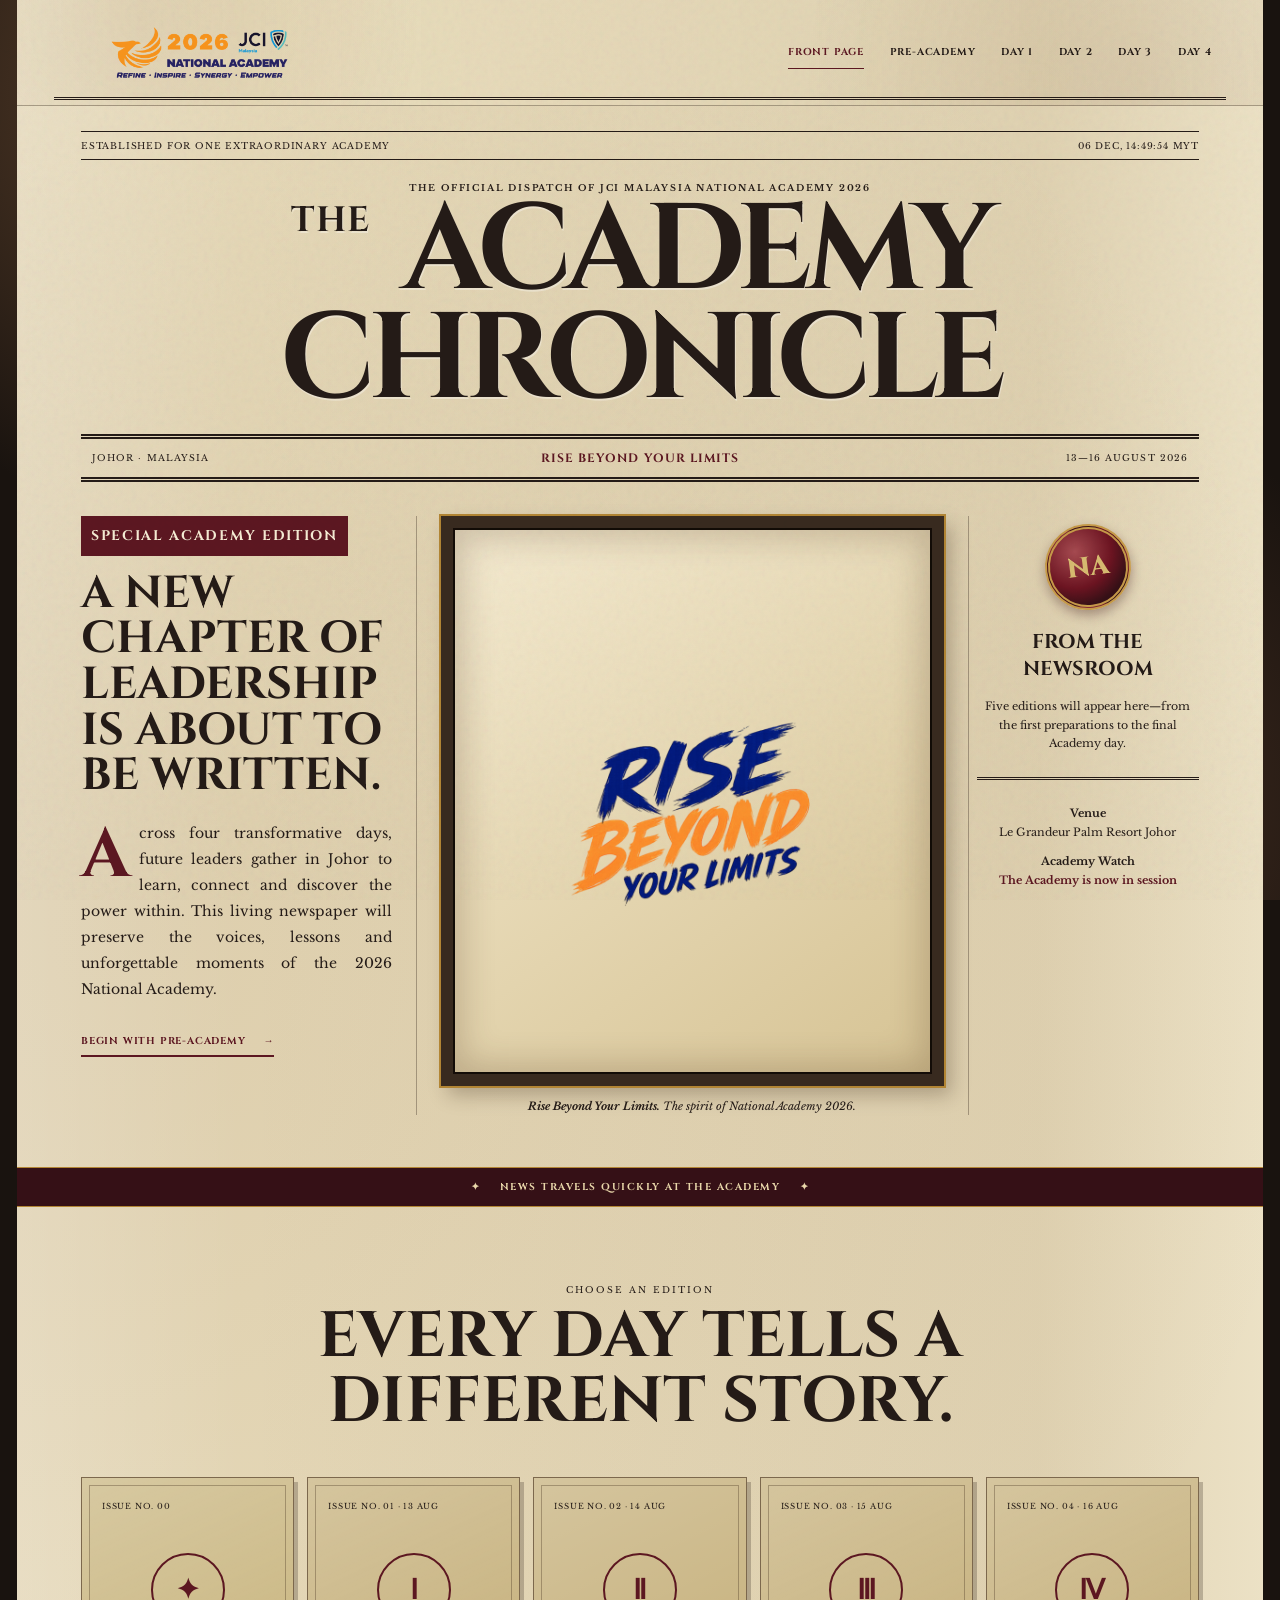
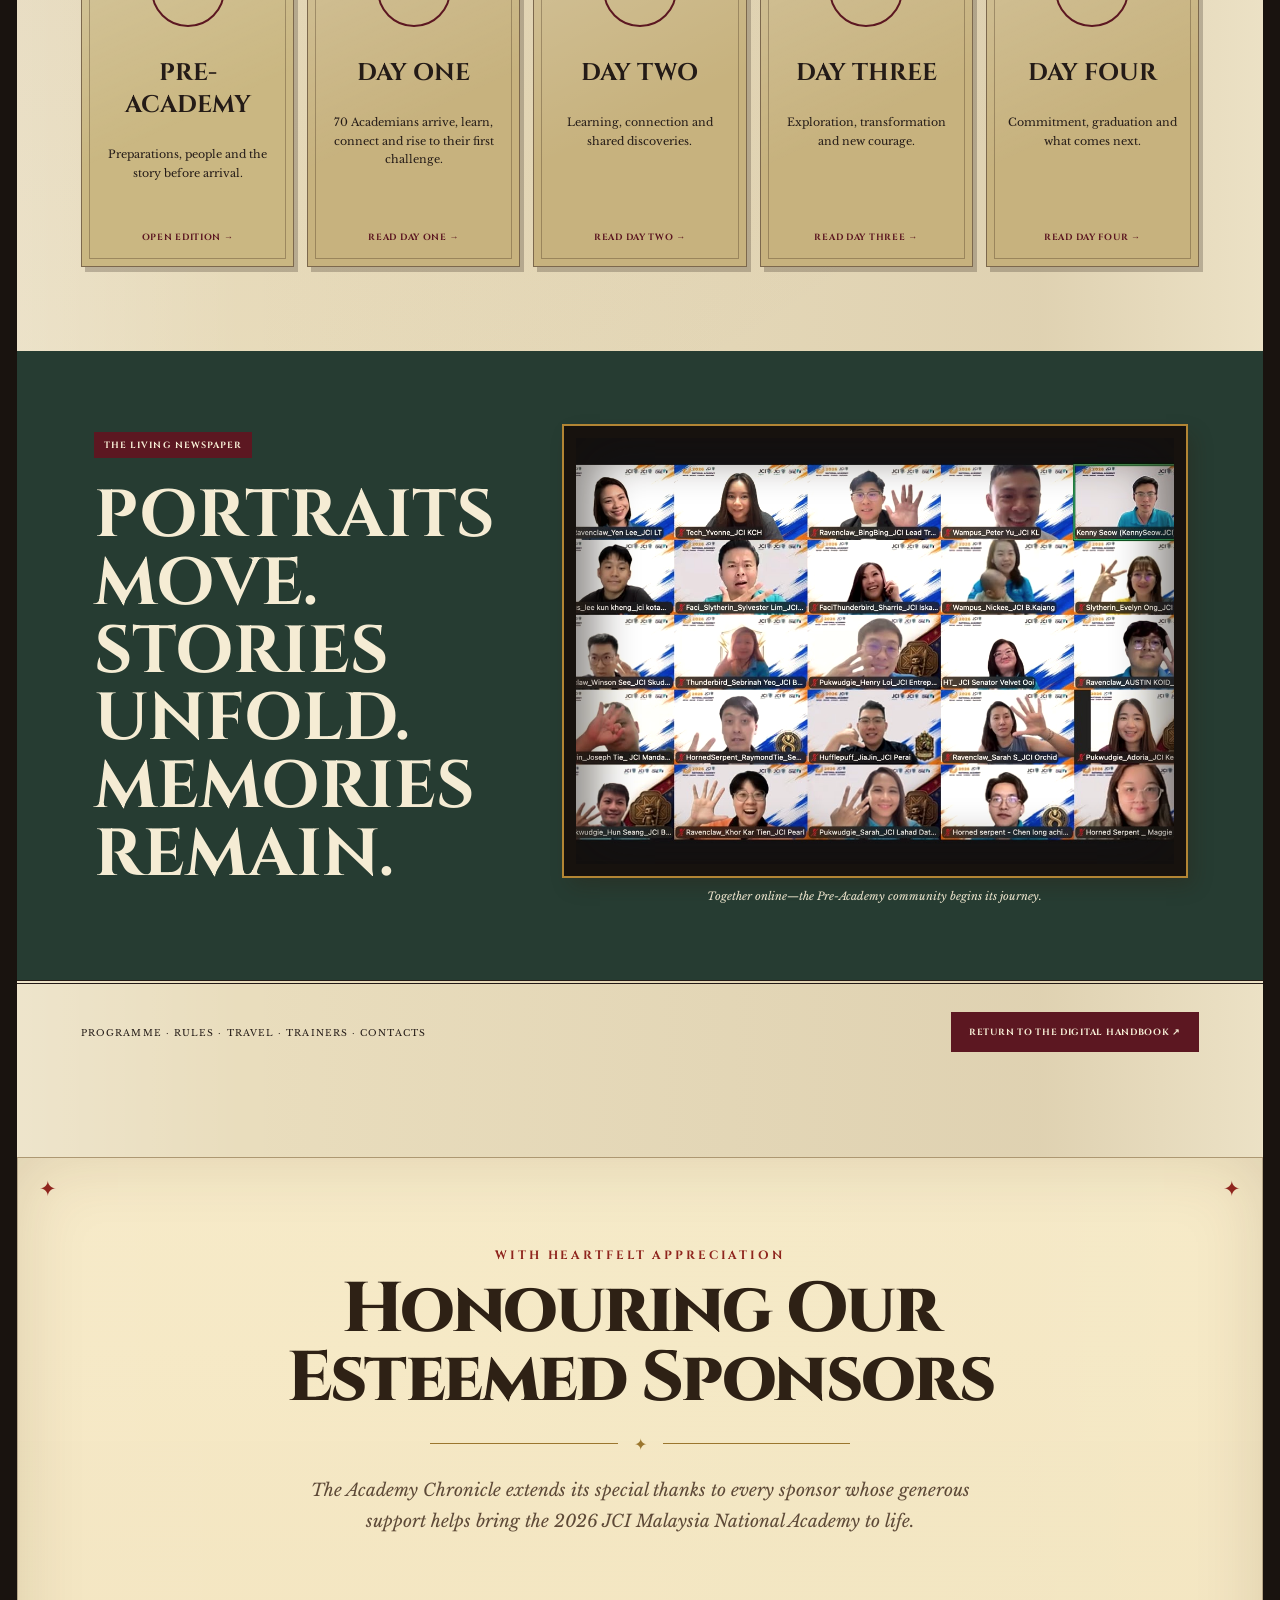
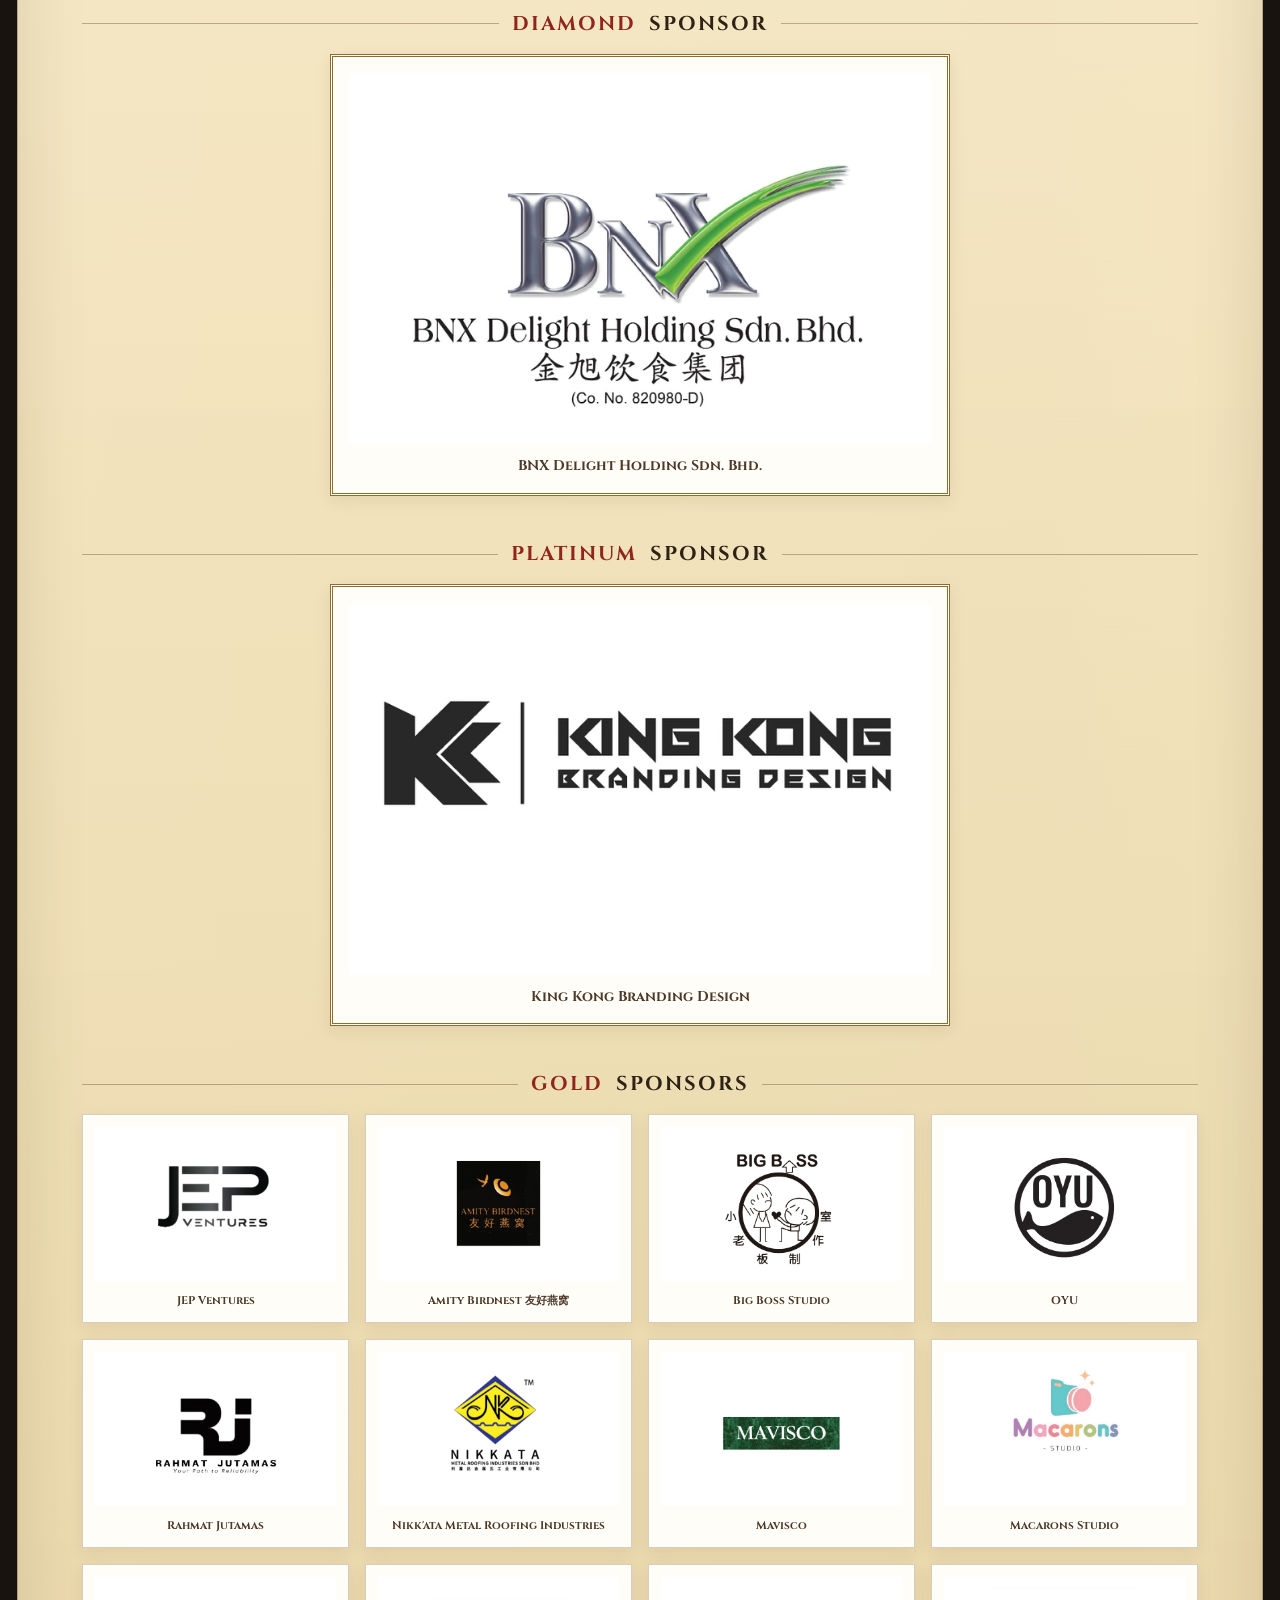
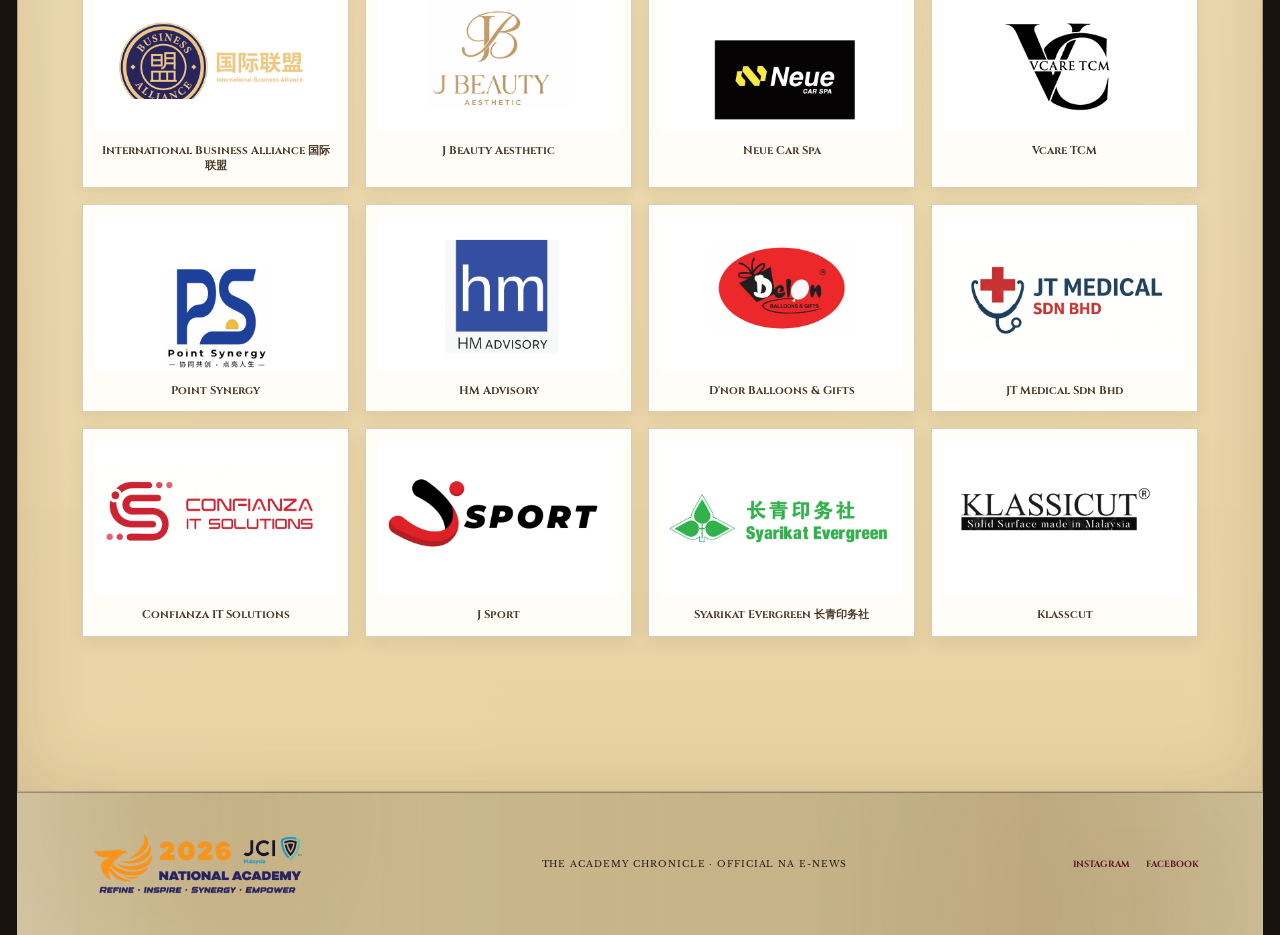
==== commit cf5c8e6f: "Update latest enews" ====
--- a/index.html
+++ b/index.html
@@ -63,9 +63,9 @@
       <div class="edition-grid">
         <a class="edition-card pre" href="pre-academy.html"><small>Issue No. 00</small><span class="card-symbol">✦</span><h3>Pre-Academy</h3><p>Preparations, people and the story before arrival.</p><b>Open Edition →</b></a>
         <a class="edition-card published" href="day-1.html"><small>Issue No. 01 · 13 Aug</small><span class="card-symbol">Ⅰ</span><h3>Day One</h3><p>70 Academians arrive, learn, connect and rise to their first challenge.</p><b>Read Day One →</b></a>
-        <a class="edition-card" href="day-2.html"><small>Issue No. 02 · 14 Aug</small><span class="card-symbol">Ⅱ</span><h3>Day Two</h3><p>Learning, connection and shared discoveries.</p><b>Open Edition →</b></a>
-        <a class="edition-card" href="day-3.html"><small>Issue No. 03 · 15 Aug</small><span class="card-symbol">Ⅲ</span><h3>Day Three</h3><p>Exploration, transformation and new courage.</p><b>Open Edition →</b></a>
-        <a class="edition-card" href="day-4.html"><small>Issue No. 04 · 16 Aug</small><span class="card-symbol">Ⅳ</span><h3>Day Four</h3><p>Commitment, graduation and what comes next.</p><b>Open Edition →</b></a>
+        <a class="edition-card published" href="day-2.html"><small>Issue No. 02 · 14 Aug</small><span class="card-symbol">Ⅱ</span><h3>Day Two</h3><p>Learning, connection and shared discoveries.</p><b>Read Day Two →</b></a>
+        <a class="edition-card published" href="day-3.html"><small>Issue No. 03 · 15 Aug</small><span class="card-symbol">Ⅲ</span><h3>Day Three</h3><p>Exploration, transformation and new courage.</p><b>Read Day Three →</b></a>
+        <a class="edition-card published" href="day-4.html"><small>Issue No. 04 · 16 Aug</small><span class="card-symbol">Ⅳ</span><h3>Day Four</h3><p>Commitment, graduation and what comes next.</p><b>Read Day Four →</b></a>
       </div>
     </section>
 
@@ -76,7 +76,7 @@
 
     <section class="handbook-ribbon">
       <p>Programme · Rules · Travel · Trainers · Contacts</p>
-      <a href="https://jci-national-academy-2026-demo.netlify.app/" target="_blank" rel="noopener">Return to the Digital Handbook ↗</a>
+      <a href="https://jcimnationalacademy2026.jciskudaibaru.org.my/" target="_blank" rel="noopener noreferrer">Return to the Digital Handbook ↗</a>
     </section>
 
     <section class="chronicle-sponsors" id="patrons" aria-labelledby="patrons-title">
--- a/day-1.css
+++ b/day-1.css
@@ -15,6 +15,7 @@
 .welcome-banner>span{font-size:24px;color:var(--wine)}
 .welcome-banner small{display:block;margin-bottom:8px;font:700 9px var(--display);letter-spacing:.15em;text-transform:uppercase}
 .welcome-banner strong{display:block;font:700 clamp(20px,2.7vw,38px)/1.25 var(--display);text-transform:uppercase}
+.day-header-bar{min-height:54px;margin:0;padding:0 clamp(22px,6vw,90px);display:grid;grid-template-columns:minmax(0,1fr) minmax(0,1.4fr) minmax(0,1fr);gap:18px;align-items:center;background:var(--wine);color:var(--paper-light);border-bottom:4px double var(--ink);font:700 9px/1.35 var(--display);letter-spacing:.12em;text-transform:uppercase}.day-header-bar strong,.day-header-bar span,.day-header-bar time{min-width:0;margin:0;font:inherit}.day-header-bar strong{text-align:left;color:var(--gold)}.day-header-bar span{text-align:center}.day-header-bar time{text-align:right;font-variant-numeric:tabular-nums;white-space:nowrap}
 .day1-story{columns:1}
 .day1-story>p:not(.story-label),.day1-reflection p{font-size:13px;line-height:1.9;text-align:justify}
 .day1-story>.story-label:not(:first-child){margin-top:54px}
@@ -35,8 +36,8 @@
 .day1-reflection:before{content:"✦";position:absolute;right:28px;top:22px;color:var(--gold);font-size:25px}.day1-reflection .story-label{margin-top:0!important}.day1-reflection strong{display:block;margin-top:26px;color:var(--wine);font:700 18px/1.6 var(--display);text-transform:uppercase}
 .closing-photo{margin-top:25px!important}.closing-photo img{aspect-ratio:16/8;object-position:center}.closing-photo figcaption{font-size:11px}
 .day1-sidebar{position:relative}.day1-sidebar .number-box strong{font-size:clamp(85px,8vw,128px)}
-.day1-program ol{margin:0;padding:0;list-style:none}.day1-program li{display:grid;grid-template-columns:75px 1fr;gap:10px;padding:12px 0;border-top:1px solid var(--line)}.day1-program time{color:var(--wine);font:700 9px var(--display);letter-spacing:.04em}.day1-program span{font-size:10px;line-height:1.5;font-weight:700}
-@media(min-width:1101px){.day1-sidebar{align-self:start;position:sticky;top:20px}}
+.day1-program ol{margin:0;padding:0;list-style:none}.day1-program li{display:grid;grid-template-columns:minmax(82px,.75fr) minmax(0,2fr);gap:10px;padding:12px 0;border-top:1px solid var(--line)}.day1-program time{color:var(--wine);font:700 9px var(--display);letter-spacing:.04em}.day1-program span{min-width:0;overflow-wrap:anywhere;font-size:10px;line-height:1.5;font-weight:700}
+@media(min-width:1101px){.day1-sidebar{align-self:start;position:sticky;top:28px}}
 @media(max-width:1100px){.day1-sidebar{position:static}.day1-program{grid-row:span 2}.day1-hero{grid-template-columns:1.2fr .8fr;min-height:600px}.day1-hero-photo{min-height:600px}.magic-gallery{grid-template-columns:1fr 1fr}.magic-gallery figure:nth-child(even){transform:none}}
-@media(max-width:760px){.day1-hero{grid-template-columns:1fr;min-height:0}.day1-hero-photo{min-height:0;aspect-ratio:4/3}.day1-hero-photo:after{background:linear-gradient(0deg,rgba(53,16,22,.45),transparent 55%)}.day1-hero-copy{padding:36px 20px 42px}.hero-number{font-size:100px}.day1-hero h1{font-size:43px}.welcome-banner{grid-template-columns:1fr}.welcome-banner>span{display:none}.arrival-triptych{grid-template-columns:1fr 1fr}.arrival-triptych figure:nth-child(3){grid-column:1/-1}.arrival-triptych figure:nth-child(3) img{aspect-ratio:16/10}.learning-grid{grid-template-columns:1fr}.learning-grid .tall,.learning-grid .wide{grid-row:auto;grid-column:auto}.learning-grid .tall img,.learning-grid .wide img{min-height:0;aspect-ratio:16/10}.day1-dialogue{grid-template-columns:1fr}.day1-dialogue figure:nth-child(4){grid-column:auto}.day1-dialogue figure:nth-child(4) .portrait-window{aspect-ratio:16/10}.night-grid{grid-template-columns:1fr}.night-grid .night-lead{grid-row:auto}.night-grid .night-lead img{min-height:0;aspect-ratio:4/3}.night-grid figure:not(.night-lead) img{aspect-ratio:4/3}.day1-pullquote{grid-template-columns:1fr}.day1-pullquote span{display:none}.day1-reflection{padding:38px 25px}.closing-photo img{aspect-ratio:4/3}}
-@media(max-width:470px){.day1-hero-photo{aspect-ratio:1/1}.day1-hero h1{font-size:36px}.arrival-triptych,.magic-gallery{grid-template-columns:1fr}.arrival-triptych figure:nth-child(3){grid-column:auto}.arrival-triptych img,.arrival-triptych figure:nth-child(3) img,.magic-gallery img{aspect-ratio:4/3}.day1-story>.story-label:not(:first-child){margin-top:42px}.day1-story h2{font-size:32px}.feature-wide .portrait-window{aspect-ratio:4/3}.day1-reflection strong{font-size:15px}.day1-program li{grid-template-columns:70px 1fr}}
+@media(max-width:760px){.day1-hero{grid-template-columns:1fr;min-height:0}.day1-hero-photo{min-height:0;aspect-ratio:4/3}.day1-hero-photo:after{background:linear-gradient(0deg,rgba(53,16,22,.45),transparent 55%)}.day1-hero-copy{padding:36px 20px 42px}.hero-number{font-size:100px}.day1-hero h1{font-size:43px}.welcome-banner:not(.day-header-bar){grid-template-columns:1fr}.welcome-banner>span{display:none}.day-header-bar{min-height:52px;padding-inline:18px;gap:10px;font-size:8px}.arrival-triptych{grid-template-columns:1fr 1fr}.arrival-triptych figure:nth-child(3){grid-column:1/-1}.arrival-triptych figure:nth-child(3) img{aspect-ratio:16/10}.learning-grid{grid-template-columns:1fr}.learning-grid .tall,.learning-grid .wide{grid-row:auto;grid-column:auto}.learning-grid .tall img,.learning-grid .wide img{min-height:0;aspect-ratio:16/10}.day1-dialogue{grid-template-columns:1fr}.day1-dialogue figure:nth-child(4){grid-column:auto}.day1-dialogue figure:nth-child(4) .portrait-window{aspect-ratio:16/10}.night-grid{grid-template-columns:1fr}.night-grid .night-lead{grid-row:auto}.night-grid .night-lead img{min-height:0;aspect-ratio:4/3}.night-grid figure:not(.night-lead) img{aspect-ratio:4/3}.day1-pullquote{grid-template-columns:1fr}.day1-pullquote span{display:none}.day1-reflection{padding:38px 25px}.closing-photo img{aspect-ratio:4/3}}
+@media(max-width:470px){.day1-hero-photo{aspect-ratio:1/1}.day1-hero h1{font-size:36px}.day-header-bar{grid-template-columns:1fr;gap:3px;padding-block:10px;text-align:center}.day-header-bar strong,.day-header-bar span,.day-header-bar time{text-align:center}.arrival-triptych,.magic-gallery{grid-template-columns:1fr}.arrival-triptych figure:nth-child(3){grid-column:auto}.arrival-triptych img,.arrival-triptych figure:nth-child(3) img,.magic-gallery img{aspect-ratio:4/3}.day1-story>.story-label:not(:first-child){margin-top:42px}.day1-story h2{font-size:32px}.feature-wide .portrait-window{aspect-ratio:4/3}.day1-reflection strong{font-size:15px}.day1-program li{grid-template-columns:minmax(82px,.75fr) minmax(0,2fr)}}
